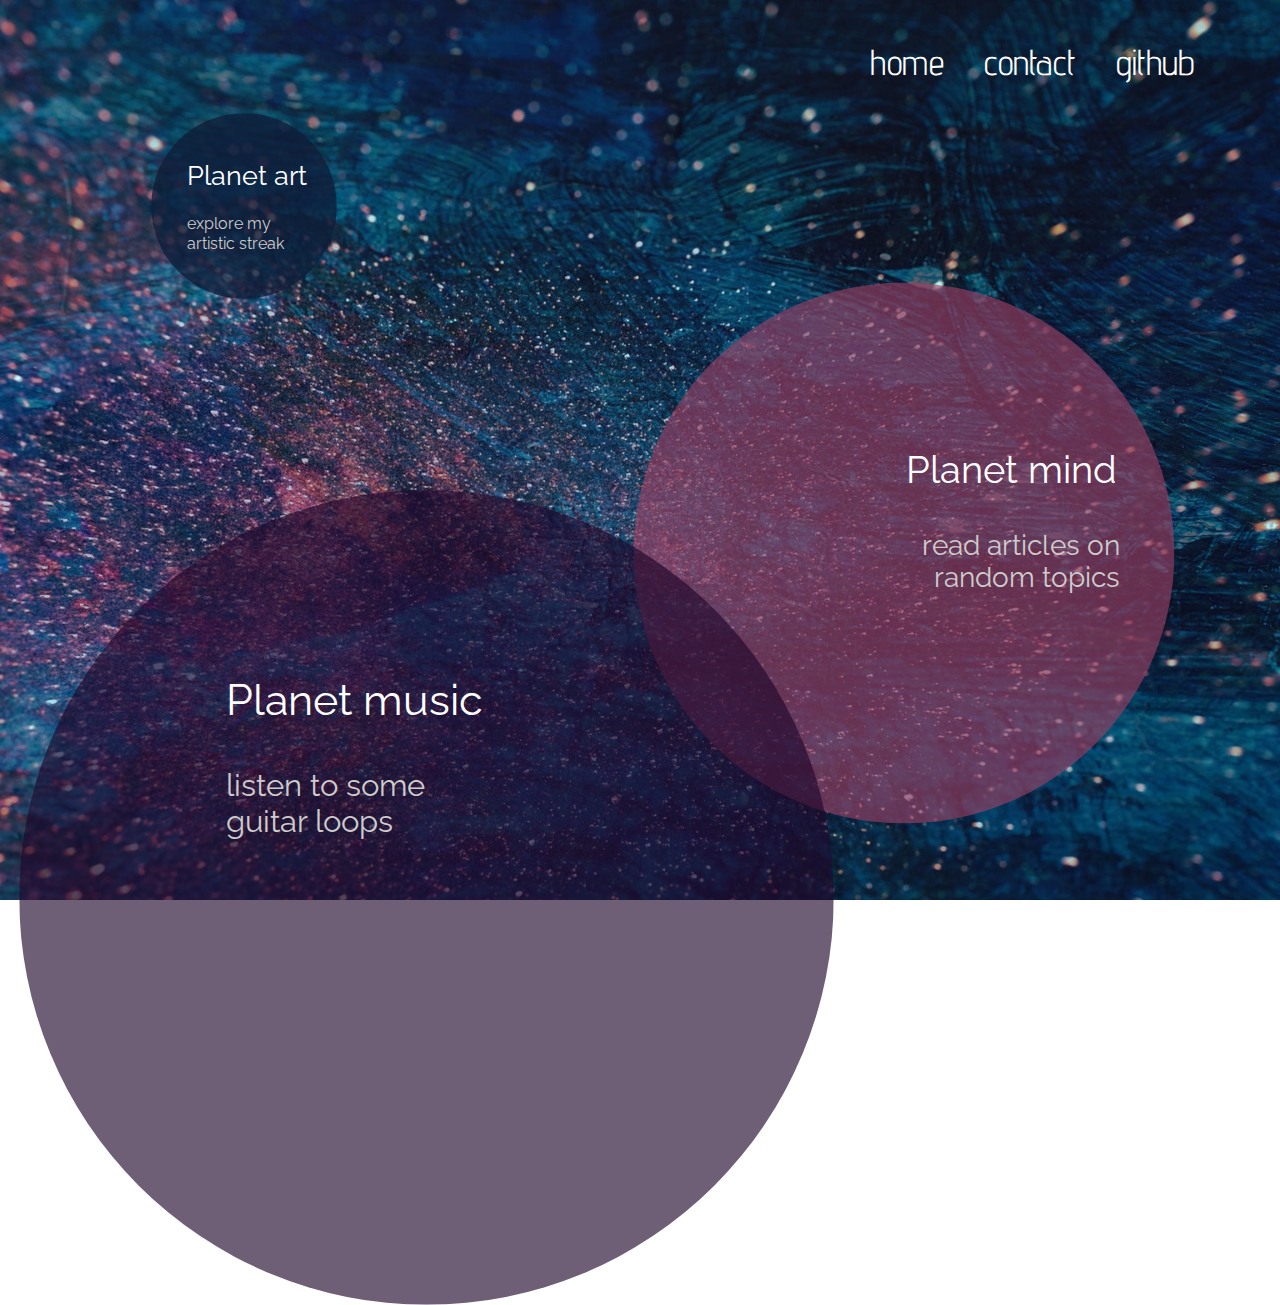
==== index.html @ 014c58aa "first file upload" ====
<!DOCTYPE html>
<html lang="en">
  <head>
    <meta charset="UTF-8" />
    <meta name="viewport" content="width=device-width, initial-scale=1.0" />
    <link rel="stylesheet" type="text/css" href="style.css" />
    <link
      href="https://fonts.googleapis.com/css?family=Advent+Pro|Raleway&display=swap"
      rel="stylesheet"
    />
    <title>KloßPage</title>
  </head>
  <body>
    <nav>
      <ul>
        <li><a data-page="lorem" href="#">home</a></li>
        <li><a data-page="etiam" href="#">contact</a></li>
        <li><a data-page="aliquam" href="#">github</a></li>
      </ul>
    </nav>

    <!-- <h2><span class="bluePlanet bluePlanetHeading">Planet art</span></h2> -->
    <svg
      class="bluePlanet"
      width="232px"
      height="232px"
      viewBox="0 0 232 232"
      fill="none"
      xmlns="http://www.w3.org/2000/svg"
    >
      <a href="">
        <circle cx="116" cy="116" r="116" fill="#0E1D38" fill-opacity="0.76" />

        <text x="45" y="90" font-size="2.1rem" fill="white">
          Planet art
        </text>
        <text x="45" y="145" font-size="1.25rem" fill="#CECBCB">
          explore my
        </text>
        <text x="45" y="170" font-size="1.25rem" fill="#CECBCB">
          artistic streak
        </text>
      </a>
    </svg>
    <svg
      class="purplePlanet"
      width="905"
      height="905"
      viewBox="0 0 905 905"
      fill="none"
      xmlns="http://www.w3.org/2000/svg"
    >
      <a href="">
        <circle
          cx="452.5"
          cy="452.5"
          r="452.5"
          fill="#20072D"
          fill-opacity="0.65"
        />

        <text x="230" y="250" font-size="3rem" fill="white">
          Planet music
        </text>
        <text x="230" y="340" font-size="2.15rem" fill="#CECBCB">
          listen to some
        </text>
        <text x="230" y="380" font-size="2.15rem" fill="#CECBCB">
          guitar loops
        </text>
      </a>
    </svg>

    <svg
      class="redPlanet"
      width="676"
      height="676"
      viewBox="0 0 676 676"
      fill="none"
      xmlns="http://www.w3.org/2000/svg"
    >
      <a href="">
        <circle cx="338" cy="338" r="338" fill="#994064" fill-opacity="0.64" />
        <text x="340" y="250" font-size="3rem" fill="white">
          Planet mind
        </text>
        <text x="360" y="340" font-size="2.15rem" fill="#CECBCB">
          read articles on
        </text>
        <text x="375" y="380" font-size="2.15rem" fill="#CECBCB">
          random topics
        </text>
      </a>
    </svg>

    <div></div>
  </body>
</html>
---- style.css ----
html,
body {
  height: 100%;
  box-sizing: border-box;
}

body {
  background-image: url(./img/indexCover1920x1080.jpg);

  height: 100%;

  background-position: center;
  background-repeat: no-repeat;
  background-size: cover;
  /*  position: relative; */
  overflow: hidden;
  font-family: "Raleway", sans-serif;
}

h2 {
  font-size: 3.25rem;
  font-weight: 300;
  color: white;
}

* {
  margin: 0px;
  padding: 0px;
  box-sizing: border-box;
}

a {
  text-decoration: none;
}

p {
  font-family: "Raleway", sans-serif;
  color: white;
}

nav {
  font-family: "Advent Pro", sans-serif;
  font-size: 2.25rem;
  margin: 40px;
  width: 20%;
  position: absolute;
  right: 2%;
}

nav a {
  color: white;
  margin: 0 20px;
}

nav ul {
  display: flex;
  text-decoration: none;
  list-style: none;
  justify-content: flex-end;
}

svg text {
  pointer-events: none;
}

.redPlanet {
  position: absolute;
  /* width: 100%; */
  bottom: 4%;
  right: 13%;
}

.redPlanet circle:hover {
  stroke-width: 3px;
  stroke: white;
}

.purplePlanet {
  position: absolute;
  bottom: -40%;
  left: 13%;
  z-index: 1;
}

.purplePlanet circle:hover {
  stroke-width: 3px;
  stroke: white;
}

.bluePlanet {
  position: absolute;
  top: 10%;
  left: 10%;
}

.bluePlanet circle:hover {
  stroke-width: 3px;
  stroke: white;
}

/* #####################################################################

### MEDIA QUERIES


*/

@media (max-height: 1080px) {
  .redPlanet {
    transform: scale(0.9);
  }
}

@media (max-width: 1280px) {
  .redPlanet {
    transform: scale(0.8);
    right: 2%;
    bottom: 1%;
  }

  .purplePlanet {
    transform: scale(0.9);
  }
}

@media (max-width: 1600px) {
  .redPlanet {
    right: 3%;
  }

  .purplePlanet {
    left: -2%;
    bottom: -50%;
  }

  .bluePlanet {
    transform: scale(0.8);
  }
}

@media (max-width: 3000px) {
  .redCircle {
    transform: scale(3);
  }
}
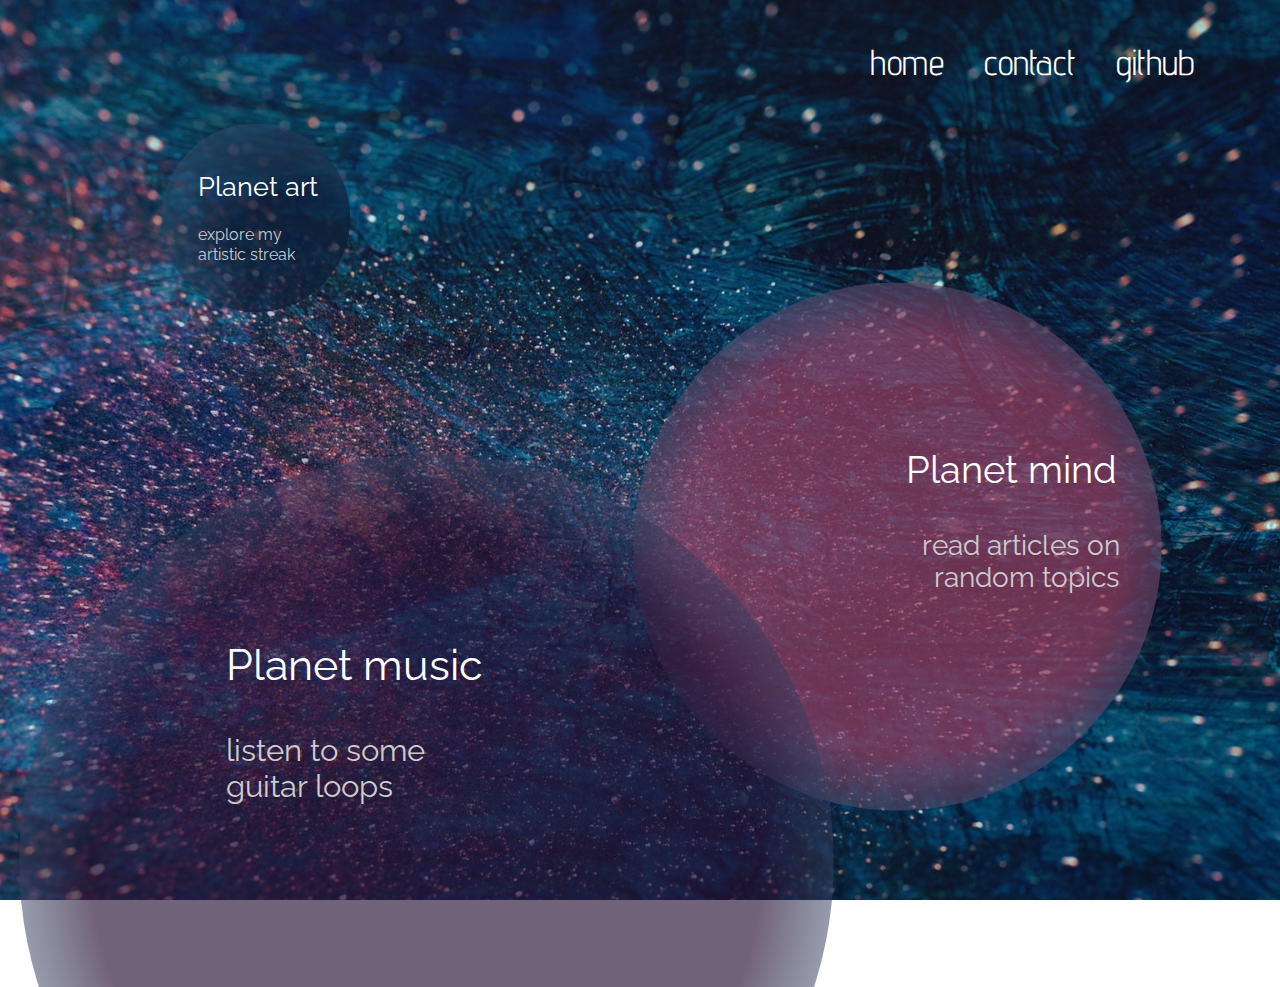
==== commit ee261f81: "updated planets with gradients" ====
--- a/index.html
+++ b/index.html
@@ -8,7 +8,7 @@
       href="https://fonts.googleapis.com/css?family=Advent+Pro|Raleway&display=swap"
       rel="stylesheet"
     />
-    <title>KloßPage</title>
+    <title>Planet Web Page</title>
   </head>
   <body>
     <nav>
@@ -19,8 +19,48 @@
       </ul>
     </nav>
 
-    <!-- <h2><span class="bluePlanet bluePlanetHeading">Planet art</span></h2> -->
     <svg
+      class="bluePlanet"
+      width="335"
+      height="335"
+      viewBox="0 0 335 335"
+      fill="none"
+      xmlns="http://www.w3.org/2000/svg"
+    >
+      <circle
+        cx="118"
+        cy="118"
+        r="118"
+        fill="url(#paint0_radial)"
+        fill-opacity="0.76"
+      />
+      <text x="45" y="90" font-size="2.1rem" fill="white">
+        Planet art
+      </text>
+      <text x="45" y="145" font-size="1.25rem" fill="#CECBCB">
+        explore my
+      </text>
+      <text x="45" y="170" font-size="1.25rem" fill="#CECBCB">
+        artistic streak
+      </text>
+      <defs>
+        <radialGradient
+          id="paint0_radial"
+          cx="0"
+          cy="0"
+          r="1"
+          gradientUnits="userSpaceOnUse"
+          gradientTransform="translate(167.5 167.5) rotate(90.0642) scale(446)"
+        >
+          <stop offset="0.1875" stop-color="#0E1D38" />
+          <stop offset="0.614479" stop-color="#4A7493" stop-opacity="0.49" />
+        </radialGradient>
+      </defs>
+    </svg>
+
+    <!-- ### BLUE PLANET OLD ###
+
+      <svg
       class="bluePlanet"
       width="232px"
       height="232px"
@@ -41,8 +81,50 @@
           artistic streak
         </text>
       </a>
+    </svg> -->
+
+    <svg
+      class="purplePlanet"
+      width="905"
+      height="592"
+      viewBox="0 0 905 592"
+      fill="none"
+      xmlns="http://www.w3.org/2000/svg"
+    >
+      <circle
+        cx="452.5"
+        cy="452.5"
+        r="452.5"
+        fill="url(#paint1_radial)"
+        fill-opacity="0.65"
+      />
+      <text x="230" y="250" font-size="3rem" fill="white">
+        Planet music
+      </text>
+      <text x="230" y="340" font-size="2.15rem" fill="#CECBCB">
+        listen to some
+      </text>
+      <text x="230" y="380" font-size="2.15rem" fill="#CECBCB">
+        guitar loops
+      </text>
+      <defs>
+        <radialGradient
+          id="paint1_radial"
+          cx="0"
+          cy="0"
+          r="1"
+          gradientUnits="userSpaceOnUse"
+          gradientTransform="translate(452.5 452.5) rotate(-90.0374) scale(766)"
+        >
+          <stop offset="0.486308" stop-color="#240F32" />
+          <stop offset="0.71279" stop-color="#4A7493" stop-opacity="0.55" />
+        </radialGradient>
+      </defs>
     </svg>
-    <svg
+
+    <!-- ### PURPLE PLANET OLD ###
+      
+      <svg
       class="purplePlanet"
       width="905"
       height="905"
@@ -69,7 +151,7 @@
           guitar loops
         </text>
       </a>
-    </svg>
+    </svg> -->
 
     <svg
       class="redPlanet"
@@ -79,8 +161,49 @@
       fill="none"
       xmlns="http://www.w3.org/2000/svg"
     >
-      <a href="">
-        <circle cx="338" cy="338" r="338" fill="#994064" fill-opacity="0.64" />
+      <circle
+        cx="330"
+        cy="330"
+        r="330"
+        fill="url(#paint2_radial)"
+        fill-opacity="0.68"
+      />
+      <text x="340" y="250" font-size="3rem" fill="white">
+        Planet mind
+      </text>
+      <text x="360" y="340" font-size="2.15rem" fill="#CECBCB">
+        read articles on
+      </text>
+      <text x="375" y="380" font-size="2.15rem" fill="#CECBCB">
+        random topics
+      </text>
+      <defs>
+        <radialGradient
+          id="paint2_radial"
+          cx="0"
+          cy="0"
+          r="1"
+          gradientUnits="userSpaceOnUse"
+          gradientTransform="translate(338 326.5) rotate(90) scale(485.5 502.6)"
+        >
+          <stop offset="0.539872" stop-color="#994064" />
+          <stop offset="0.819477" stop-color="#024C69" />
+        </radialGradient>
+      </defs>
+    </svg>
+
+    <!-- ### PLANET RED OLD
+      
+      <svg
+      class=""
+      width="676"
+      height="676"
+      viewBox="0 0 676 676"
+      fill="none"
+      xmlns="http://www.w3.org/2000/svg"
+    >
+      <a href="planetMind.html">
+        <circle cx="338" cy="338" r="338" fill="#994064" fill-opacity="0.70" />
         <text x="340" y="250" font-size="3rem" fill="white">
           Planet mind
         </text>
@@ -91,7 +214,7 @@
           random topics
         </text>
       </a>
-    </svg>
+    </svg> -->
 
     <div></div>
   </body>
--- a/style.css
+++ b/style.css
@@ -12,7 +12,6 @@
   background-position: center;
   background-repeat: no-repeat;
   background-size: cover;
-  /*  position: relative; */
   overflow: hidden;
   font-family: "Raleway", sans-serif;
 }
@@ -65,7 +64,6 @@
 
 .redPlanet {
   position: absolute;
-  /* width: 100%; */
   bottom: 4%;
   right: 13%;
 }
@@ -77,7 +75,7 @@
 
 .purplePlanet {
   position: absolute;
-  bottom: -40%;
+  bottom: -10%;
   left: 13%;
   z-index: 1;
 }
@@ -130,7 +128,7 @@
 
   .purplePlanet {
     left: -2%;
-    bottom: -50%;
+    bottom: -13%;
   }
 
   .bluePlanet {
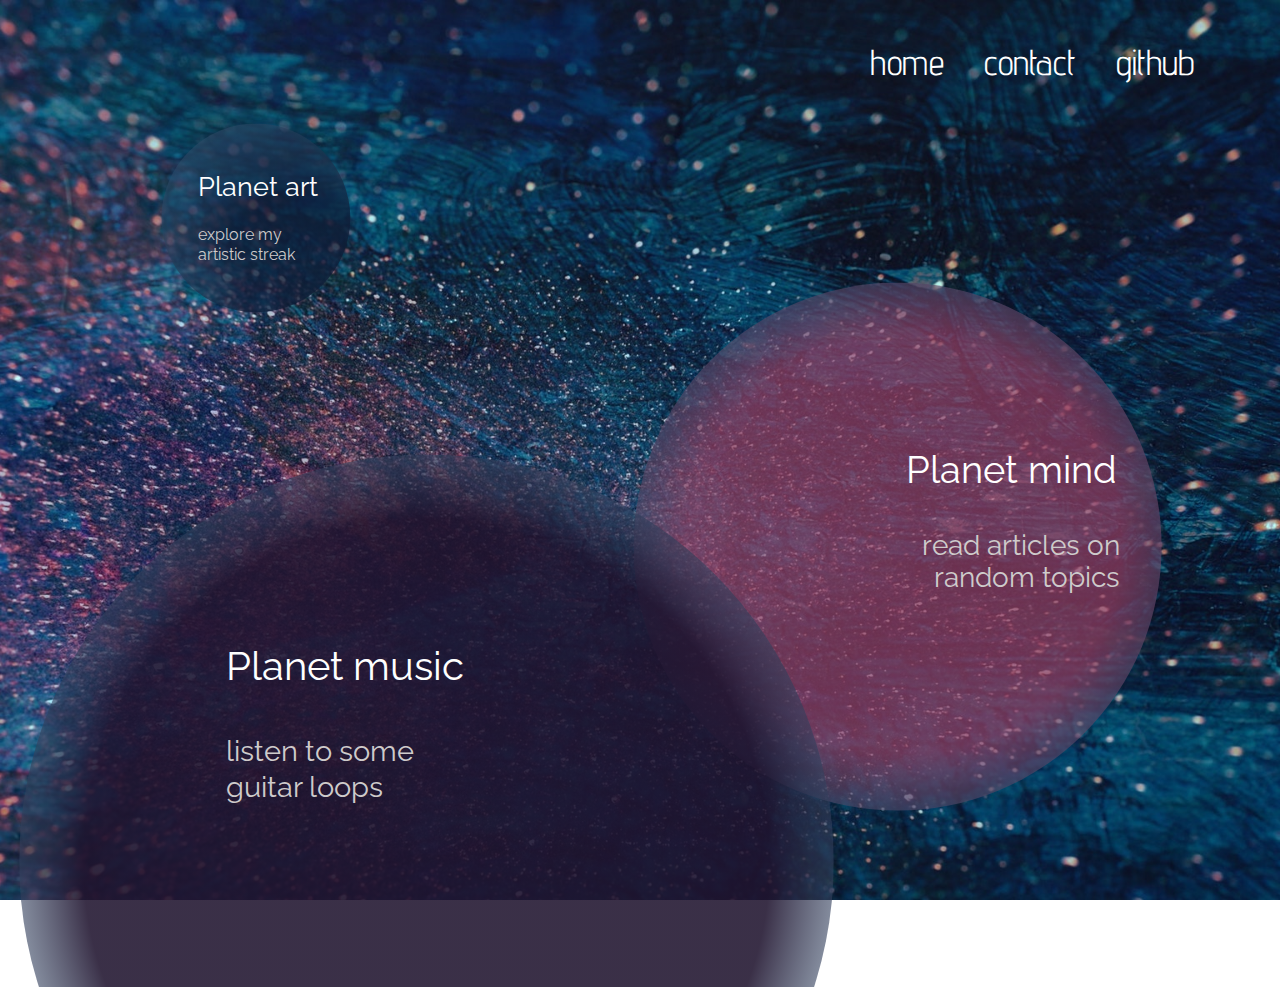
==== commit c3e1d2fe: "minor changes on planet appearance" ====
--- a/index.html
+++ b/index.html
@@ -27,22 +27,24 @@
       fill="none"
       xmlns="http://www.w3.org/2000/svg"
     >
-      <circle
-        cx="118"
-        cy="118"
-        r="118"
-        fill="url(#paint0_radial)"
-        fill-opacity="0.76"
-      />
-      <text x="45" y="90" font-size="2.1rem" fill="white">
-        Planet art
-      </text>
-      <text x="45" y="145" font-size="1.25rem" fill="#CECBCB">
-        explore my
-      </text>
-      <text x="45" y="170" font-size="1.25rem" fill="#CECBCB">
-        artistic streak
-      </text>
+      <a href="">
+        <circle
+          cx="118"
+          cy="118"
+          r="118"
+          fill="url(#paint0_radial)"
+          fill-opacity="0.76"
+        />
+        <text x="45" y="90" font-size="2.1rem" fill="white">
+          Planet art
+        </text>
+        <text x="45" y="145" font-size="1.25rem" fill="#CECBCB">
+          explore my
+        </text>
+        <text x="45" y="170" font-size="1.25rem" fill="#CECBCB">
+          artistic streak
+        </text>
+      </a>
       <defs>
         <radialGradient
           id="paint0_radial"
@@ -91,22 +93,24 @@
       fill="none"
       xmlns="http://www.w3.org/2000/svg"
     >
-      <circle
-        cx="452.5"
-        cy="452.5"
-        r="452.5"
-        fill="url(#paint1_radial)"
-        fill-opacity="0.65"
-      />
-      <text x="230" y="250" font-size="3rem" fill="white">
-        Planet music
-      </text>
-      <text x="230" y="340" font-size="2.15rem" fill="#CECBCB">
-        listen to some
-      </text>
-      <text x="230" y="380" font-size="2.15rem" fill="#CECBCB">
-        guitar loops
-      </text>
+      <a href="">
+        <circle
+          cx="452.5"
+          cy="452.5"
+          r="452.5"
+          fill="url(#paint1_radial)"
+          fill-opacity="0.88"
+        />
+        <text x="230" y="250" font-size="2.8rem" fill="white">
+          Planet music
+        </text>
+        <text x="230" y="340" font-size="2rem" fill="#CECBCB">
+          listen to some
+        </text>
+        <text x="230" y="380" font-size="2rem" fill="#CECBCB">
+          guitar loops
+        </text>
+      </a>
       <defs>
         <radialGradient
           id="paint1_radial"
@@ -116,8 +120,8 @@
           gradientUnits="userSpaceOnUse"
           gradientTransform="translate(452.5 452.5) rotate(-90.0374) scale(766)"
         >
-          <stop offset="0.486308" stop-color="#240F32" />
-          <stop offset="0.71279" stop-color="#4A7493" stop-opacity="0.55" />
+          <stop offset="0.497442" stop-color="#1F132E" />
+          <stop offset="0.699716" stop-color="#4A7493" stop-opacity="0.33" />
         </radialGradient>
       </defs>
     </svg>
@@ -161,22 +165,24 @@
       fill="none"
       xmlns="http://www.w3.org/2000/svg"
     >
-      <circle
-        cx="330"
-        cy="330"
-        r="330"
-        fill="url(#paint2_radial)"
-        fill-opacity="0.68"
-      />
-      <text x="340" y="250" font-size="3rem" fill="white">
-        Planet mind
-      </text>
-      <text x="360" y="340" font-size="2.15rem" fill="#CECBCB">
-        read articles on
-      </text>
-      <text x="375" y="380" font-size="2.15rem" fill="#CECBCB">
-        random topics
-      </text>
+      <a href="planetMind.html">
+        <circle
+          cx="330"
+          cy="330"
+          r="330"
+          fill="url(#paint2_radial)"
+          fill-opacity="0.68"
+        />
+        <text x="340" y="250" font-size="3rem" fill="white">
+          Planet mind
+        </text>
+        <text x="360" y="340" font-size="2.15rem" fill="#CECBCB">
+          read articles on
+        </text>
+        <text x="375" y="380" font-size="2.15rem" fill="#CECBCB">
+          random topics
+        </text>
+      </a>
       <defs>
         <radialGradient
           id="paint2_radial"
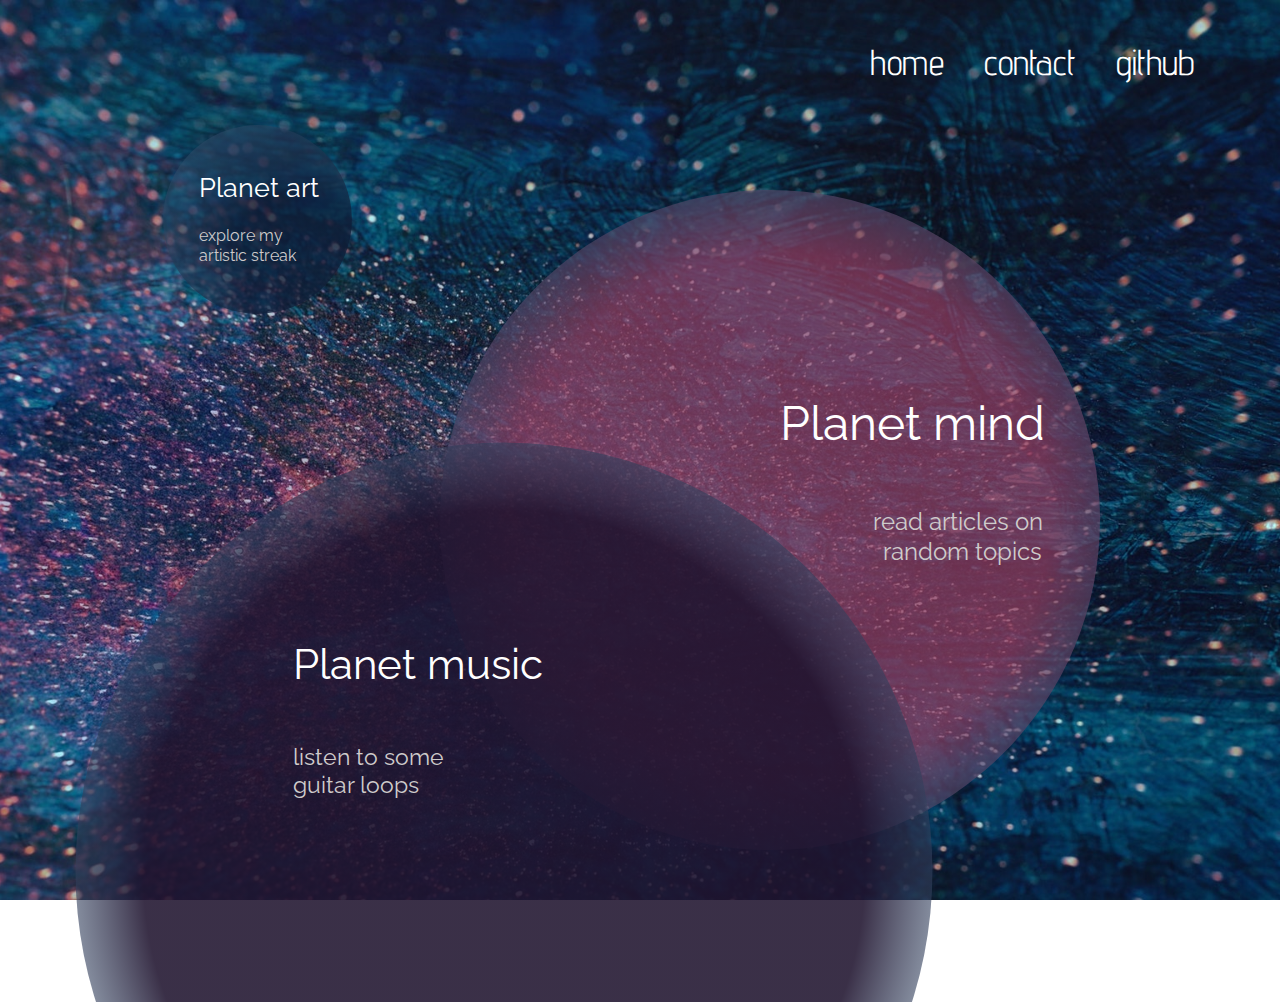
==== commit 40159c6f: "fixed page transition" ====
--- a/index.html
+++ b/index.html
@@ -4,6 +4,7 @@
     <meta charset="UTF-8" />
     <meta name="viewport" content="width=device-width, initial-scale=1.0" />
     <link rel="stylesheet" type="text/css" href="style.css" />
+
     <link
       href="https://fonts.googleapis.com/css?family=Advent+Pro|Raleway&display=swap"
       rel="stylesheet"
@@ -11,56 +12,57 @@
     <title>Planet Web Page</title>
   </head>
   <body>
-    <nav>
-      <ul>
-        <li><a data-page="lorem" href="#">home</a></li>
-        <li><a data-page="etiam" href="#">contact</a></li>
-        <li><a data-page="aliquam" href="#">github</a></li>
-      </ul>
-    </nav>
-
-    <svg
-      class="bluePlanet"
-      width="335"
-      height="335"
-      viewBox="0 0 335 335"
-      fill="none"
-      xmlns="http://www.w3.org/2000/svg"
-    >
-      <a href="">
-        <circle
-          cx="118"
-          cy="118"
-          r="118"
-          fill="url(#paint0_radial)"
-          fill-opacity="0.76"
-        />
-        <text x="45" y="90" font-size="2.1rem" fill="white">
-          Planet art
-        </text>
-        <text x="45" y="145" font-size="1.25rem" fill="#CECBCB">
-          explore my
-        </text>
-        <text x="45" y="170" font-size="1.25rem" fill="#CECBCB">
-          artistic streak
-        </text>
-      </a>
-      <defs>
-        <radialGradient
-          id="paint0_radial"
-          cx="0"
-          cy="0"
-          r="1"
-          gradientUnits="userSpaceOnUse"
-          gradientTransform="translate(167.5 167.5) rotate(90.0642) scale(446)"
-        >
-          <stop offset="0.1875" stop-color="#0E1D38" />
-          <stop offset="0.614479" stop-color="#4A7493" stop-opacity="0.49" />
-        </radialGradient>
-      </defs>
-    </svg>
-
-    <!-- ### BLUE PLANET OLD ###
+    <div class="content">
+      <nav>
+        <ul>
+          <li><a data-page="lorem" href="#">home</a></li>
+          <li><a data-page="etiam" href="#">contact</a></li>
+          <li><a data-page="aliquam" href="#">github</a></li>
+        </ul>
+      </nav>
+
+      <svg
+        class="bluePlanet"
+        width="335"
+        height="335"
+        viewBox="-2 -2 335 335"
+        fill="none"
+        xmlns="http://www.w3.org/2000/svg"
+      >
+        <a class="link" href="planetMind.html">
+          <circle
+            cx="118"
+            cy="118"
+            r="118"
+            fill="url(#paint0_radial)"
+            fill-opacity="0.76"
+          />
+          <text x="45" y="90" font-size="2.1rem" fill="white">
+            Planet art
+          </text>
+          <text x="45" y="145" font-size="1.25rem" fill="#CECBCB">
+            explore my
+          </text>
+          <text x="45" y="170" font-size="1.25rem" fill="#CECBCB">
+            artistic streak
+          </text>
+        </a>
+        <defs>
+          <radialGradient
+            id="paint0_radial"
+            cx="0"
+            cy="0"
+            r="1"
+            gradientUnits="userSpaceOnUse"
+            gradientTransform="translate(167.5 167.5) rotate(90.0642) scale(446)"
+          >
+            <stop offset="0.1875" stop-color="#0E1D38" />
+            <stop offset="0.614479" stop-color="#4A7493" stop-opacity="0.49" />
+          </radialGradient>
+        </defs>
+      </svg>
+
+      <!-- ### BLUE PLANET OLD ###
 
       <svg
       class="bluePlanet"
@@ -85,48 +87,48 @@
       </a>
     </svg> -->
 
-    <svg
-      class="purplePlanet"
-      width="905"
-      height="592"
-      viewBox="0 0 905 592"
-      fill="none"
-      xmlns="http://www.w3.org/2000/svg"
-    >
-      <a href="">
-        <circle
-          cx="452.5"
-          cy="452.5"
-          r="452.5"
-          fill="url(#paint1_radial)"
-          fill-opacity="0.88"
-        />
-        <text x="230" y="250" font-size="2.8rem" fill="white">
-          Planet music
-        </text>
-        <text x="230" y="340" font-size="2rem" fill="#CECBCB">
-          listen to some
-        </text>
-        <text x="230" y="380" font-size="2rem" fill="#CECBCB">
-          guitar loops
-        </text>
-      </a>
-      <defs>
-        <radialGradient
-          id="paint1_radial"
-          cx="0"
-          cy="0"
-          r="1"
-          gradientUnits="userSpaceOnUse"
-          gradientTransform="translate(452.5 452.5) rotate(-90.0374) scale(766)"
-        >
-          <stop offset="0.497442" stop-color="#1F132E" />
-          <stop offset="0.699716" stop-color="#4A7493" stop-opacity="0.33" />
-        </radialGradient>
-      </defs>
-    </svg>
-
-    <!-- ### PURPLE PLANET OLD ###
+      <svg
+        class="purplePlanet"
+        width="905"
+        height="592"
+        viewBox="-2 -2 908 592"
+        fill="none"
+        xmlns="http://www.w3.org/2000/svg"
+      >
+        <a class="link" href="planetMind.html">
+          <circle
+            cx="452.5"
+            cy="452.5"
+            r="452.5"
+            fill="url(#paint1_radial)"
+            fill-opacity="0.88"
+          />
+          <text x="230" y="250" font-size="2.8rem" fill="white">
+            Planet music
+          </text>
+          <text x="230" y="340" font-size="1.5rem" fill="#CECBCB">
+            listen to some
+          </text>
+          <text x="230" y="370" font-size="1.5rem" fill="#CECBCB">
+            guitar loops
+          </text>
+        </a>
+        <defs>
+          <radialGradient
+            id="paint1_radial"
+            cx="0"
+            cy="0"
+            r="1"
+            gradientUnits="userSpaceOnUse"
+            gradientTransform="translate(452.5 452.5) rotate(-90.0374) scale(766)"
+          >
+            <stop offset="0.497442" stop-color="#1F132E" />
+            <stop offset="0.699716" stop-color="#4A7493" stop-opacity="0.33" />
+          </radialGradient>
+        </defs>
+      </svg>
+
+      <!-- ### PURPLE PLANET OLD ###
       
       <svg
       class="purplePlanet"
@@ -157,47 +159,47 @@
       </a>
     </svg> -->
 
-    <svg
-      class="redPlanet"
-      width="676"
-      height="676"
-      viewBox="0 0 676 676"
-      fill="none"
-      xmlns="http://www.w3.org/2000/svg"
-    >
-      <a href="planetMind.html">
-        <circle
-          cx="330"
-          cy="330"
-          r="330"
-          fill="url(#paint2_radial)"
-          fill-opacity="0.68"
-        />
-        <text x="340" y="250" font-size="3rem" fill="white">
-          Planet mind
-        </text>
-        <text x="360" y="340" font-size="2.15rem" fill="#CECBCB">
-          read articles on
-        </text>
-        <text x="375" y="380" font-size="2.15rem" fill="#CECBCB">
-          random topics
-        </text>
-      </a>
-      <defs>
-        <radialGradient
-          id="paint2_radial"
-          cx="0"
-          cy="0"
-          r="1"
-          gradientUnits="userSpaceOnUse"
-          gradientTransform="translate(338 326.5) rotate(90) scale(485.5 502.6)"
-        >
-          <stop offset="0.539872" stop-color="#994064" />
-          <stop offset="0.819477" stop-color="#024C69" />
-        </radialGradient>
-      </defs>
-    </svg>
-
+      <svg
+        class="rEdPlanet"
+        width="676"
+        height="676"
+        viewBox="-2 -2 676 676"
+        fill="none"
+        xmlns="http://www.w3.org/2000/svg"
+      >
+        <a class="link" href="planetMind.html">
+          <circle
+            cx="330"
+            cy="330"
+            r="330"
+            fill="url(#paint2_radial)"
+            fill-opacity="0.68"
+          />
+          <text x="340" y="250" font-size="3rem" fill="white">
+            Planet mind
+          </text>
+          <text x="433" y="340" font-size="1.5rem" fill="#CECBCB">
+            read articles on
+          </text>
+          <text x="443" y="370" font-size="1.5rem" fill="#CECBCB">
+            random topics
+          </text>
+        </a>
+        <defs>
+          <radialGradient
+            id="paint2_radial"
+            cx="0"
+            cy="0"
+            r="1"
+            gradientUnits="userSpaceOnUse"
+            gradientTransform="translate(338 326.5) rotate(90) scale(485.5 502.6)"
+          >
+            <stop offset="0.539872" stop-color="#994064" />
+            <stop offset="0.819477" stop-color="#024C69" />
+          </radialGradient>
+        </defs>
+      </svg>
+    </div>
     <!-- ### PLANET RED OLD
       
       <svg
@@ -221,7 +223,7 @@
         </text>
       </a>
     </svg> -->
-
-    <div></div>
+    <script src="jquery-3.4.1.min.js"></script>
+    <script src="app.js"></script>
   </body>
 </html>
--- a/style.css
+++ b/style.css
@@ -1,7 +1,6 @@
 html,
 body {
   height: 100%;
-  box-sizing: border-box;
 }
 
 body {
@@ -62,15 +61,22 @@
   pointer-events: none;
 }
 
-.redPlanet {
+.rEdPlanet {
   position: absolute;
   bottom: 4%;
   right: 13%;
 }
 
-.redPlanet circle:hover {
-  stroke-width: 3px;
+.rEdPlanet circle {
+  stroke-opacity: 0;
+  stroke-width: 2px;
   stroke: white;
+  transition: all 1s ease;
+}
+
+.rEdPlanet circle:hover {
+  stroke-opacity: 1;
+  transition: all 1s ease;
 }
 
 .purplePlanet {
@@ -80,9 +86,16 @@
   z-index: 1;
 }
 
+.purplePlanet circle {
+  stroke-opacity: 0;
+  stroke-width: 2px;
+  stroke: white;
+  transition: all 1s ease;
+}
+
 .purplePlanet circle:hover {
-  stroke-width: 3px;
-  stroke: white;
+  stroke-opacity: 1;
+  transition: all 1s ease;
 }
 
 .bluePlanet {
@@ -91,9 +104,81 @@
   left: 10%;
 }
 
+.bluePlanet circle {
+  stroke-opacity: 0;
+  stroke-width: 2px;
+  stroke: white;
+  transition: all 1s ease;
+}
+
 .bluePlanet circle:hover {
-  stroke-width: 3px;
-  stroke: white;
+  stroke-opacity: 1;
+  transition: all 1s ease;
+}
+
+.translateRight {
+  transform: translateX();
+}
+
+.scale {
+  z-index: 2;
+  transform: scale(8);
+  transition: transform 1s ease;
+  pointer-events: none;
+}
+
+/* #####################################################################
+
+### MIND PAGE STYLING
+
+
+*/
+
+.mindMainTopicPlanet {
+  position: absolute;
+  left: 50%;
+  top: 55%;
+  transform: translate(-50%, -50%);
+}
+
+.smallPlanetFront {
+  position: absolute;
+  right: 10%;
+  bottom: 7%;
+}
+
+/* #####################################################################
+
+### ANIMATIONS
+
+
+*/
+.content {
+  animation: fadeIn 0.75s;
+}
+
+.fadeOut {
+  animation: fadeOut 1s;
+}
+
+@keyframes fadeIn {
+  from {
+    opacity: 0;
+  }
+
+  to {
+    opacity: 1;
+  }
+}
+
+@keyframes fadeOut {
+  from {
+    opacity: 1;
+  }
+
+  to {
+    opacity: 0;
+  }
 }
 
 /* #####################################################################
@@ -111,24 +196,21 @@
 
 @media (max-width: 1280px) {
   .redPlanet {
-    transform: scale(0.8);
-    right: 2%;
-    bottom: 1%;
   }
 
   .purplePlanet {
-    transform: scale(0.9);
-  }
-}
-
+  }
+}
 @media (max-width: 1600px) {
   .redPlanet {
+    transform: scale(0.8);
     right: 3%;
   }
 
   .purplePlanet {
-    left: -2%;
+    left: 4%;
     bottom: -13%;
+    transform: scale(0.95);
   }
 
   .bluePlanet {
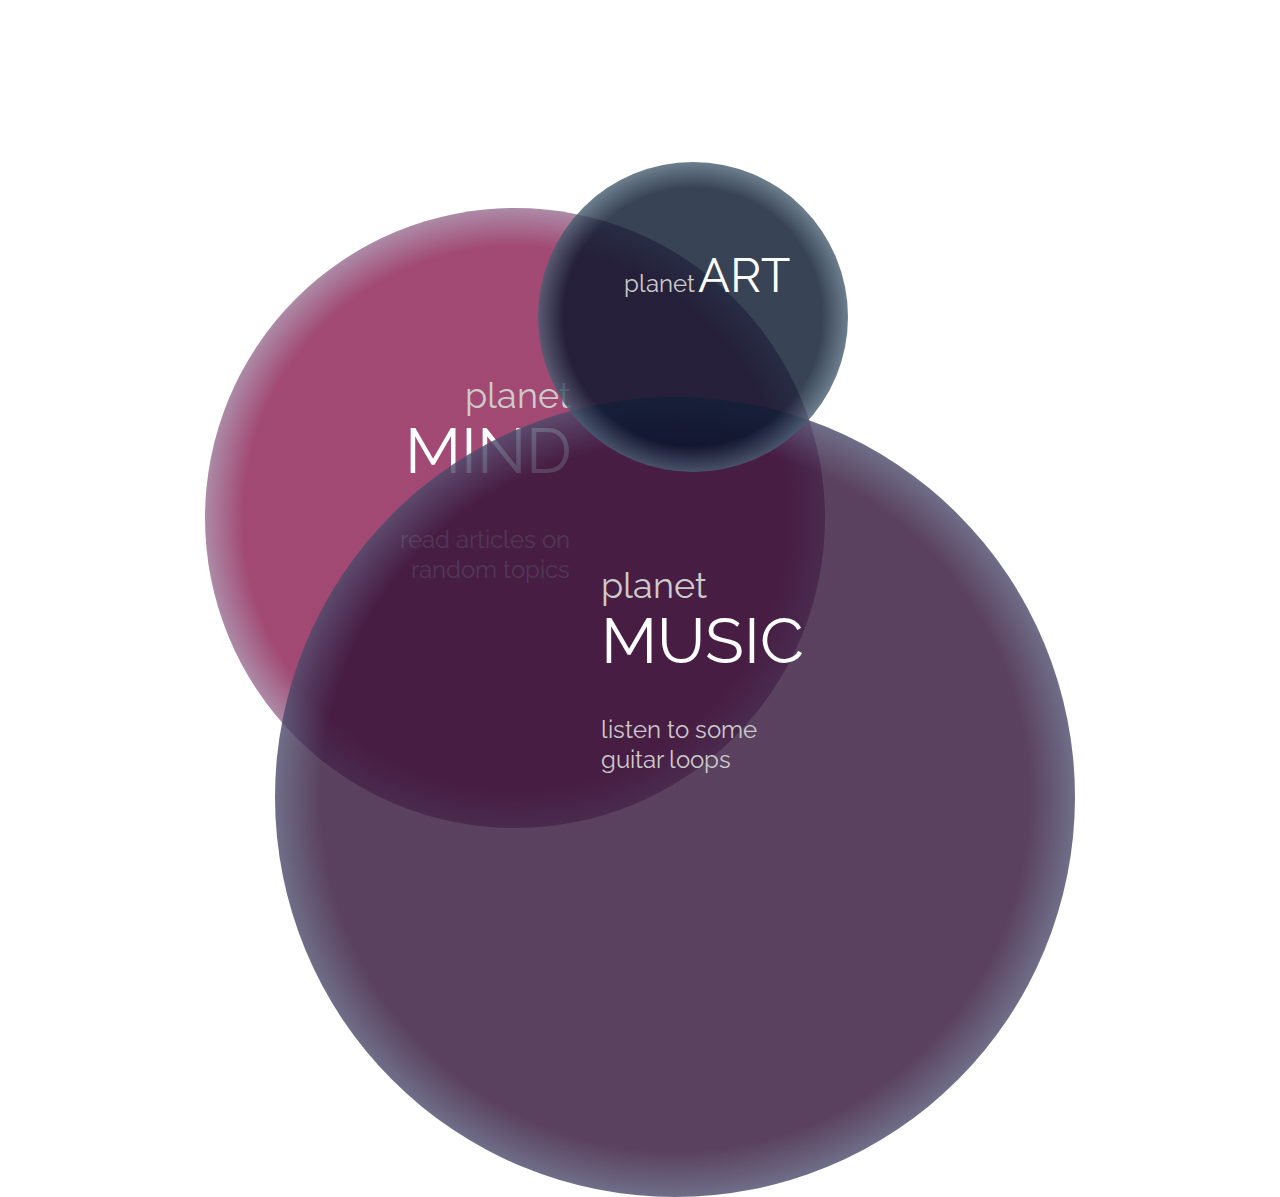
==== commit 10b8376f: "new styling" ====
--- a/index.html
+++ b/index.html
@@ -23,94 +23,68 @@
 
       <svg
         class="bluePlanet"
-        width="335"
-        height="335"
-        viewBox="-2 -2 335 335"
+        viewBox="0 0 310 310"
         fill="none"
         xmlns="http://www.w3.org/2000/svg"
       >
         <a class="link" href="planetMind.html">
           <circle
-            cx="118"
-            cy="118"
-            r="118"
-            fill="url(#paint0_radial)"
-            fill-opacity="0.76"
+            cx="155"
+            cy="155"
+            r="155"
+            fill="url(#paint2_radial)"
+            fill-opacity="0.8"
           />
-          <text x="45" y="90" font-size="2.1rem" fill="white">
-            Planet art
+
+          <text x="86" y="130" font-size="1.5rem" fill="#CECBCB">
+            planet
           </text>
-          <text x="45" y="145" font-size="1.25rem" fill="#CECBCB">
-            explore my
-          </text>
-          <text x="45" y="170" font-size="1.25rem" fill="#CECBCB">
-            artistic streak
+          <text x="160" y="130" font-size="3rem" fill="white">
+            ART
           </text>
         </a>
         <defs>
           <radialGradient
-            id="paint0_radial"
+            id="paint2_radial"
             cx="0"
             cy="0"
             r="1"
             gradientUnits="userSpaceOnUse"
-            gradientTransform="translate(167.5 167.5) rotate(90.0642) scale(446)"
+            gradientTransform="translate(155 155) rotate(90) scale(229.418)"
           >
-            <stop offset="0.1875" stop-color="#0E1D38" />
-            <stop offset="0.614479" stop-color="#4A7493" stop-opacity="0.49" />
+            <stop offset="0.562291" stop-color="#06152B" />
+            <stop offset="0.876868" stop-color="#BDE0EE" />
           </radialGradient>
         </defs>
       </svg>
 
-      <!-- ### BLUE PLANET OLD ###
-
       <svg
-      class="bluePlanet"
-      width="232px"
-      height="232px"
-      viewBox="0 0 232 232"
-      fill="none"
-      xmlns="http://www.w3.org/2000/svg"
-    >
-      <a href="">
-        <circle cx="116" cy="116" r="116" fill="#0E1D38" fill-opacity="0.76" />
-
-        <text x="45" y="90" font-size="2.1rem" fill="white">
-          Planet art
-        </text>
-        <text x="45" y="145" font-size="1.25rem" fill="#CECBCB">
-          explore my
-        </text>
-        <text x="45" y="170" font-size="1.25rem" fill="#CECBCB">
-          artistic streak
-        </text>
-      </a>
-    </svg> -->
-
-      <svg
-        class="purplePlanet"
-        width="905"
-        height="592"
-        viewBox="-2 -2 908 592"
+        class="redPlanet"
+        width="620px"
+        viewBox="0 0 620 620"
         fill="none"
         xmlns="http://www.w3.org/2000/svg"
       >
         <a class="link" href="planetMind.html">
           <circle
-            cx="452.5"
-            cy="452.5"
-            r="452.5"
+            cx="310"
+            cy="310"
+            r="310"
             fill="url(#paint1_radial)"
-            fill-opacity="0.88"
+            fill-opacity="0.8"
           />
-          <text x="230" y="250" font-size="2.8rem" fill="white">
-            Planet music
+
+          <text x="260" y="200" font-size="2.25rem" fill="#CECBCB">
+            planet
           </text>
-          <text x="230" y="340" font-size="1.5rem" fill="#CECBCB">
-            listen to some
+          <text x="200" y="265" font-size="4rem" fill="white">
+            MIND
           </text>
-          <text x="230" y="370" font-size="1.5rem" fill="#CECBCB">
-            guitar loops
+          <text x="195" y="340" font-size="1.5rem" fill="#CECBCB">
+            read articles on
+          </text>
+          <text x="206" y="370" font-size="1.5rem" fill="#CECBCB">
+            random topics
           </text>
         </a>
         <defs>
@@ -120,110 +94,65 @@
             cy="0"
             r="1"
             gradientUnits="userSpaceOnUse"
-            gradientTransform="translate(452.5 452.5) rotate(-90.0374) scale(766)"
+            gradientTransform="translate(310 310) rotate(90) scale(460.965)"
           >
-            <stop offset="0.497442" stop-color="#1F132E" />
-            <stop offset="0.699716" stop-color="#4A7493" stop-opacity="0.33" />
+            <stop offset="0.589078" stop-color="#8A1C50" />
+            <stop offset="0.768316" stop-color="#A7CADB" />
           </radialGradient>
         </defs>
       </svg>
 
-      <!-- ### PURPLE PLANET OLD ###
-      
       <svg
-      class="purplePlanet"
-      width="905"
-      height="905"
-      viewBox="0 0 905 905"
-      fill="none"
-      xmlns="http://www.w3.org/2000/svg"
-    >
-      <a href="">
-        <circle
-          cx="452.5"
-          cy="452.5"
-          r="452.5"
-          fill="#20072D"
-          fill-opacity="0.65"
-        />
-
-        <text x="230" y="250" font-size="3rem" fill="white">
-          Planet music
-        </text>
-        <text x="230" y="340" font-size="2.15rem" fill="#CECBCB">
-          listen to some
-        </text>
-        <text x="230" y="380" font-size="2.15rem" fill="#CECBCB">
-          guitar loops
-        </text>
-      </a>
-    </svg> -->
-
-      <svg
-        class="rEdPlanet"
-        width="676"
-        height="676"
-        viewBox="-2 -2 676 676"
+        class="purplePlanet"
+        viewBox="0 0 798 798"
+        width="800px"
         fill="none"
         xmlns="http://www.w3.org/2000/svg"
       >
         <a class="link" href="planetMind.html">
           <circle
-            cx="330"
-            cy="330"
-            r="330"
-            fill="url(#paint2_radial)"
-            fill-opacity="0.68"
+            cx="399"
+            cy="399"
+            r="399"
+            fill="url(#paint0_radial)"
+            fill-opacity="0.8"
           />
-          <text x="340" y="250" font-size="3rem" fill="white">
-            Planet mind
+
+          <text x="325" y="200" font-size="2.25rem" fill="#CECBCB">
+            planet
           </text>
-          <text x="433" y="340" font-size="1.5rem" fill="#CECBCB">
-            read articles on
+          <text x="325" y="265" font-size="4rem" fill="white">
+            MUSIC
           </text>
-          <text x="443" y="370" font-size="1.5rem" fill="#CECBCB">
-            random topics
+          <text x="325" y="340" font-size="1.5rem" fill="#CECBCB">
+            listen to some
           </text>
+          <text x="325" y="370" font-size="1.5rem" fill="#CECBCB">
+            guitar loops
+          </text>
+
+          <defs>
+            <radialGradient
+              id="paint0_radial"
+              cx="0"
+              cy="0"
+              r="1"
+              gradientUnits="userSpaceOnUse"
+              gradientTransform="translate(399 399) rotate(-90.0374) scale(675.434)"
+            >
+              <stop offset="0.523232" stop-color="#311238" />
+              <stop offset="0.699716" stop-color="#75A3BB" />
+            </radialGradient>
+          </defs>
         </a>
-        <defs>
-          <radialGradient
-            id="paint2_radial"
-            cx="0"
-            cy="0"
-            r="1"
-            gradientUnits="userSpaceOnUse"
-            gradientTransform="translate(338 326.5) rotate(90) scale(485.5 502.6)"
-          >
-            <stop offset="0.539872" stop-color="#994064" />
-            <stop offset="0.819477" stop-color="#024C69" />
-          </radialGradient>
-        </defs>
       </svg>
     </div>
-    <!-- ### PLANET RED OLD
-      
-      <svg
-      class=""
-      width="676"
-      height="676"
-      viewBox="0 0 676 676"
-      fill="none"
-      xmlns="http://www.w3.org/2000/svg"
-    >
-      <a href="planetMind.html">
-        <circle cx="338" cy="338" r="338" fill="#994064" fill-opacity="0.70" />
-        <text x="340" y="250" font-size="3rem" fill="white">
-          Planet mind
-        </text>
-        <text x="360" y="340" font-size="2.15rem" fill="#CECBCB">
-          read articles on
-        </text>
-        <text x="375" y="380" font-size="2.15rem" fill="#CECBCB">
-          random topics
-        </text>
-      </a>
-    </svg> -->
-    <script src="jquery-3.4.1.min.js"></script>
+
+    <script
+      src="https://code.jquery.com/jquery-3.4.1.js"
+      integrity="sha256-WpOohJOqMqqyKL9FccASB9O0KwACQJpFTUBLTYOVvVU="
+      crossorigin="anonymous"
+    ></script>
     <script src="app.js"></script>
   </body>
 </html>
--- a/style.css
+++ b/style.css
@@ -4,7 +4,7 @@
 }
 
 body {
-  background-image: url(./img/indexCover1920x1080.jpg);
+  background-image: url(./img/indexCover1920x1080dark.png);
 
   height: 100%;
 
@@ -39,51 +39,63 @@
 nav {
   font-family: "Advent Pro", sans-serif;
   font-size: 2.25rem;
-  margin: 40px;
+  margin: 3% 5%;
   width: 20%;
-  position: absolute;
-  right: 2%;
 }
 
 nav a {
   color: white;
-  margin: 0 20px;
+  padding-right: 30px;
 }
 
 nav ul {
   display: flex;
   text-decoration: none;
   list-style: none;
-  justify-content: flex-end;
 }
 
 svg text {
   pointer-events: none;
 }
 
-.rEdPlanet {
-  position: absolute;
-  bottom: 4%;
-  right: 13%;
-}
-
-.rEdPlanet circle {
+.content {
+  width: 100%;
+  height: 100%;
+}
+
+.svgContainer {
+  margin: auto;
+  width: 80%;
+  height: 100%;
+}
+
+.redPlanet {
+  position: absolute;
+  bottom: 8%;
+  left: 16%;
+}
+
+.redPlanet ellipse {
   stroke-opacity: 0;
   stroke-width: 2px;
   stroke: white;
   transition: all 1s ease;
 }
 
-.rEdPlanet circle:hover {
+.redPlanet ellipse:hover {
   stroke-opacity: 1;
   transition: all 1s ease;
 }
 
+.div {
+  width: 50%;
+}
 .purplePlanet {
-  position: absolute;
-  bottom: -10%;
-  left: 13%;
-  z-index: 1;
+  /*  display: block; */
+
+  position: absolute;
+  bottom: -33%;
+  right: 16%;
 }
 
 .purplePlanet circle {
@@ -93,15 +105,11 @@
   transition: all 1s ease;
 }
 
-.purplePlanet circle:hover {
-  stroke-opacity: 1;
-  transition: all 1s ease;
-}
-
 .bluePlanet {
-  position: absolute;
-  top: 10%;
-  left: 10%;
+  width: 310px;
+  position: absolute;
+  top: 18%;
+  left: 42%;
 }
 
 .bluePlanet circle {
@@ -114,10 +122,6 @@
 .bluePlanet circle:hover {
   stroke-opacity: 1;
   transition: all 1s ease;
-}
-
-.translateRight {
-  transform: translateX();
 }
 
 .scale {
@@ -133,18 +137,50 @@
 
 
 */
-
+#svgContainer {
+  display: flex;
+  height: 100%;
+  justify-content: center;
+  align-items: center;
+}
 .mindMainTopicPlanet {
   position: absolute;
-  left: 50%;
+
+  top: 25%;
+
+  /* left: 50%;
   top: 55%;
-  transform: translate(-50%, -50%);
-}
-
-.smallPlanetFront {
+  transform: translate(-50%, -50%); */
+}
+
+.moon1 {
   position: absolute;
   right: 10%;
   bottom: 7%;
+}
+
+.moon2 {
+  position: absolute;
+  bottom: 10%;
+  left: 17%;
+}
+
+.moon3 {
+  position: absolute;
+  top: 20%;
+  left: 16%;
+}
+
+.moon4 {
+  position: absolute;
+  top: 10%;
+  left: 45%;
+}
+
+.moon5 {
+  position: absolute;
+  top: 15%;
+  right: 17%;
 }
 
 /* #####################################################################
@@ -157,8 +193,12 @@
   animation: fadeIn 0.75s;
 }
 
+.fadeIn {
+  animation: fadeIn 0.75s ease;
+}
+
 .fadeOut {
-  animation: fadeOut 1s;
+  animation: fadeOut 1s ease;
 }
 
 @keyframes fadeIn {
@@ -188,21 +228,27 @@
 
 */
 
-@media (max-height: 1080px) {
-  .redPlanet {
-    transform: scale(0.9);
-  }
+@media (max-width: 360px) {
+}
+
+@media (max-height: 750px) {
+}
+
+@media (max-height: 1070px) {
 }
 
 @media (max-width: 1280px) {
   .redPlanet {
   }
-
-  .purplePlanet {
-  }
-}
-@media (max-width: 1600px) {
-  .redPlanet {
+}
+@media (max-width: 1330px) {
+  .bluePlanet {
+    z-index: 1;
+  }
+}
+
+@media (max-width: 1800px) {
+  /* .redPlanet {
     transform: scale(0.8);
     right: 3%;
   }
@@ -215,11 +261,8 @@
 
   .bluePlanet {
     transform: scale(0.8);
-  }
+  }*/
 }
 
 @media (max-width: 3000px) {
-  .redCircle {
-    transform: scale(3);
-  }
-}
+}
